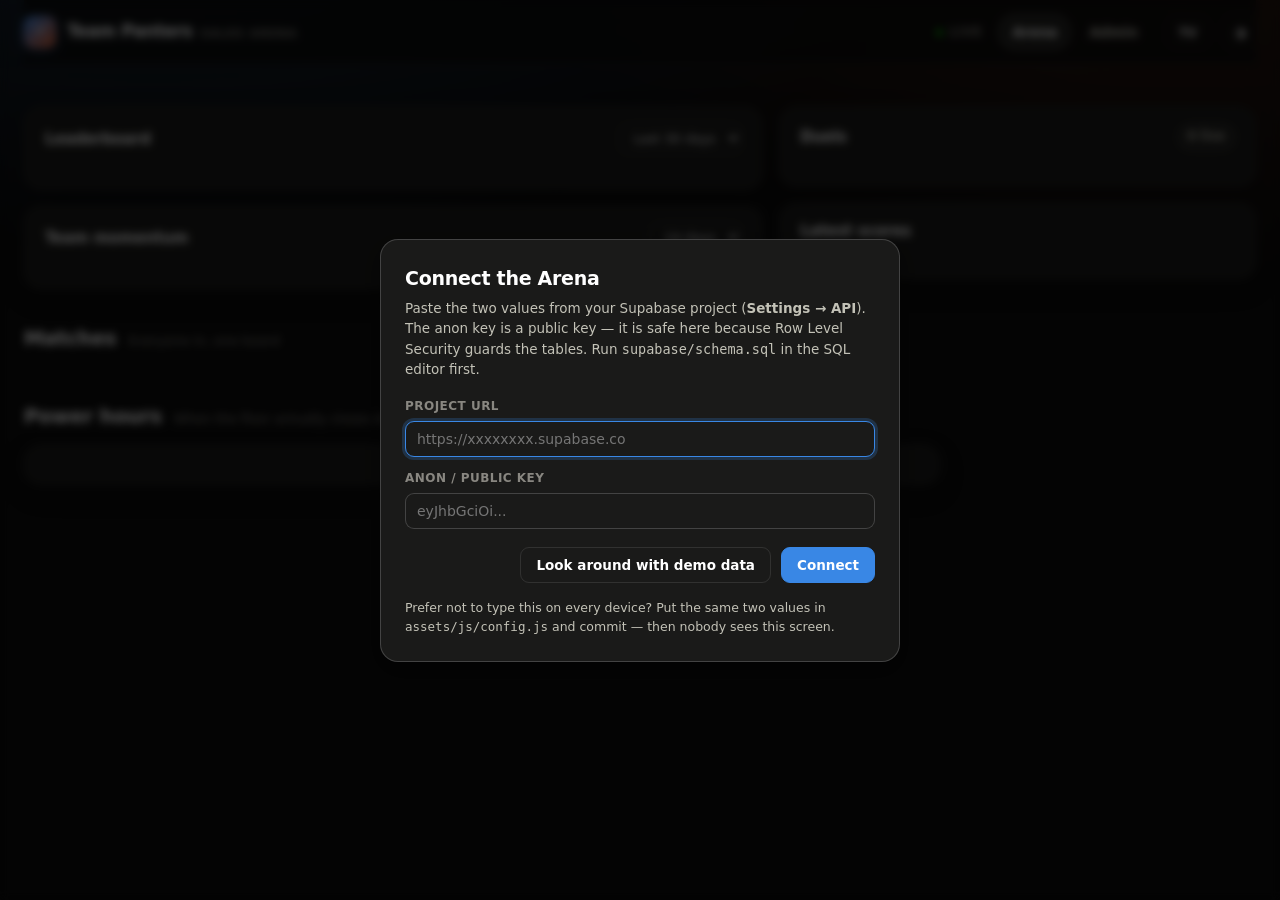
==== index.html @ 3a57883b "Add Sales Arena: team leaderboard, duels and matches A static, no-build scoreboard for a mixed sales" ====
<!doctype html>
<html lang="en" data-theme="dark">
<head>
<meta charset="utf-8">
<meta name="viewport" content="width=device-width, initial-scale=1">
<title>Sales Arena — Team Panters</title>
<meta name="description" content="Live leaderboard, duels and matches for the sales & support floor.">
<link rel="icon" href="data:image/svg+xml,<svg xmlns='http://www.w3.org/2000/svg' viewBox='0 0 100 100'><text y='.9em' font-size='90'>%E2%9A%A1</text></svg>">
<link rel="stylesheet" href="assets/css/app.css">
</head>
<body>

<div class="shell">

  <header class="topbar">
    <a class="brand" href="./">
      <span class="brand-mark" id="brandMark">&#9889;</span>
      <span>
        <span id="brandTeam">Team Panters</span>
        <span class="brand-sub" id="brandArena">Sales Arena</span>
      </span>
    </a>
    <span class="topbar-spacer"></span>
    <span class="livedot" id="liveDot" title="Auto-refreshing">live</span>
    <nav class="navlinks">
      <a class="navlink" href="./" aria-current="page">Arena</a>
      <a class="navlink" href="admin.html">Admin</a>
    </nav>
    <button class="btn btn-ghost btn-sm" id="tvBtn" title="Fullscreen wallboard mode">TV</button>
    <button class="btn btn-ghost btn-icon" id="themeBtn" title="Switch theme" aria-label="Switch theme">&#9681;</button>
  </header>

  <main id="app">
    <div id="banners"></div>

    <!-- headline numbers -->
    <section class="grid grid-4" id="statRow" style="margin-top:20px"></section>

    <!-- podium + leaderboard | live duels -->
    <div class="grid grid-main" style="margin-top:22px">

      <div class="grid" style="gap:16px">
        <section class="card">
          <div class="card-head">
            <h2>Leaderboard</h2>
            <span class="spacer"></span>
            <select id="lbRange" aria-label="Leaderboard period" style="width:auto;padding:5px 9px;font-size:13px">
              <option value="7">Last 7 days</option>
              <option value="30" selected>Last 30 days</option>
              <option value="90">Last 90 days</option>
              <option value="9999">All time</option>
            </select>
          </div>
          <div class="card-body">
            <div id="podium"></div>
            <div class="lb" id="leaderboard"></div>
            <div id="lbTable"></div>
          </div>
        </section>

        <section class="card">
          <div class="card-head">
            <h2>Team momentum</h2>
            <span class="spacer"></span>
            <select id="momRange" aria-label="Momentum period" style="width:auto;padding:5px 9px;font-size:13px">
              <option value="7">7 days</option>
              <option value="14" selected>14 days</option>
              <option value="30">30 days</option>
            </select>
          </div>
          <div class="card-body"><div id="momentum"></div></div>
        </section>
      </div>

      <div class="grid" style="gap:16px">
        <section class="card">
          <div class="card-head">
            <h2>Duels</h2>
            <span class="spacer"></span>
            <span class="tag" id="duelCount">0 live</span>
          </div>
          <div class="card-body"><div class="grid" id="duels" style="gap:12px"></div></div>
        </section>

        <section class="card">
          <div class="card-head"><h2>Latest scores</h2></div>
          <div class="card-body"><div class="feed" id="feed"></div></div>
        </section>
      </div>
    </div>

    <!-- matches -->
    <div class="section-title">
      <h2>Matches</h2>
      <span class="hint">Everyone in, one board</span>
    </div>
    <div class="grid grid-fit" id="matches"></div>

    <!-- power hours -->
    <div class="section-title">
      <h2>Power hours</h2>
      <span class="hint">When the floor actually closes deals</span>
    </div>
    <div class="grid grid-heat">
      <section class="card">
        <div class="card-body" style="padding-top:18px"><div id="powerHours"></div></div>
      </section>
      <div class="grid" id="powerStats" style="gap:16px;align-content:start"></div>
    </div>
  </main>
</div>

<div id="gate"></div>
<script type="module" src="assets/js/arena.js"></script>
</body>
</html>
---- assets/css/app.css ----
/* ===========================================================
   Panters Arena — design tokens
   Dark is the default (wallboard / TV). Light is a selected
   theme, stepped from the same ramps, not an automatic flip.
   =========================================================== */

:root {
  color-scheme: dark;

  /* planes & surfaces */
  --plane:        #0d0d0d;
  --surface-1:    #1a1a19;
  --surface-2:    #222220;
  --surface-3:    #2a2a27;

  /* ink */
  --text-primary:   #ffffff;
  --text-secondary: #c3c2b7;
  --text-muted:     #898781;

  /* chart chrome */
  --grid:     #2c2c2a;
  --axis:     #383835;
  --border:   rgba(255, 255, 255, 0.10);
  --border-strong: rgba(255, 255, 255, 0.18);

  /* categorical slots (validated, dark surface #1a1a19) */
  --series-1: #3987e5;  /* blue   */
  --series-2: #d95926;  /* orange */
  --series-3: #199e70;  /* aqua   */
  --series-4: #c98500;  /* yellow */
  --series-5: #d55181;  /* magenta */
  --series-6: #008300;  /* green  */
  --series-7: #9085e9;  /* violet */
  --series-8: #e66767;  /* red    */

  /* sequential blue ramp */
  --seq-100: #cde2fb; --seq-250: #86b6ef; --seq-400: #3987e5;
  --seq-500: #256abf; --seq-600: #184f95; --seq-700: #0d366b;

  /* status (fixed, never themed) */
  --good:     #0ca30c;
  --warning:  #fab219;
  --serious:  #ec835a;
  --critical: #d03b3b;

  /* accent = the arena's signature */
  --accent:      #3987e5;
  --accent-warm: #d95926;

  --radius-sm: 6px;
  --radius:    12px;
  --radius-lg: 18px;

  --shadow: 0 1px 2px rgba(0,0,0,.4), 0 8px 24px rgba(0,0,0,.28);

  --font: system-ui, -apple-system, "Segoe UI", sans-serif;
}

:root[data-theme="light"] {
  color-scheme: light;
  --plane:        #f9f9f7;
  --surface-1:    #fcfcfb;
  --surface-2:    #f2f1ed;
  --surface-3:    #e9e8e2;
  --text-primary:   #0b0b0b;
  --text-secondary: #52514e;
  --text-muted:     #898781;
  --grid:     #e1e0d9;
  --axis:     #c3c2b7;
  --border:   rgba(11, 11, 11, 0.10);
  --border-strong: rgba(11, 11, 11, 0.20);
  --series-1: #2a78d6;
  --series-2: #eb6834;
  --series-3: #1baf7a;
  --series-4: #eda100;
  --series-5: #e87ba4;
  --series-6: #008300;
  --series-7: #4a3aa7;
  --series-8: #e34948;
  --accent:      #2a78d6;
  --accent-warm: #eb6834;
  --shadow: 0 1px 2px rgba(11,11,11,.06), 0 8px 24px rgba(11,11,11,.08);
}

/* ===========================================================
   Base
   =========================================================== */

*, *::before, *::after { box-sizing: border-box; }

html, body { height: 100%; }

body {
  margin: 0;
  font-family: var(--font);
  background: var(--plane);
  color: var(--text-primary);
  -webkit-font-smoothing: antialiased;
  font-size: 15px;
  line-height: 1.5;
}

/* subtle arena glow behind everything */
body::before {
  content: "";
  position: fixed;
  inset: 0;
  pointer-events: none;
  z-index: 0;
  background:
    radial-gradient(1100px 520px at 12% -12%, color-mix(in srgb, var(--accent) 16%, transparent), transparent 70%),
    radial-gradient(900px 460px at 92% -4%, color-mix(in srgb, var(--accent-warm) 12%, transparent), transparent 70%);
}

h1, h2, h3, h4 { margin: 0; font-weight: 650; letter-spacing: -0.015em; }

a { color: var(--accent); text-decoration: none; }
a:hover { text-decoration: underline; }

button { font-family: inherit; font-size: inherit; }

::selection { background: color-mix(in srgb, var(--accent) 40%, transparent); }

.shell {
  position: relative;
  z-index: 1;
  max-width: 1320px;
  margin: 0 auto;
  padding: 0 24px 72px;
}

@media (max-width: 640px) {
  .shell { padding: 0 16px 56px; }
}


/* ===========================================================
   Top bar
   =========================================================== */

.topbar {
  position: sticky;
  top: 0;
  z-index: 40;
  display: flex;
  align-items: center;
  gap: 16px;
  padding: 14px 0;
  margin-bottom: 8px;
  background: color-mix(in srgb, var(--plane) 82%, transparent);
  backdrop-filter: blur(14px);
  border-bottom: 1px solid var(--border);
}

.brand {
  display: flex;
  align-items: center;
  gap: 11px;
  font-weight: 750;
  font-size: 17px;
  letter-spacing: -0.02em;
  color: var(--text-primary);
}
.brand:hover { text-decoration: none; }

.brand-mark {
  width: 32px; height: 32px;
  display: grid; place-items: center;
  border-radius: 9px;
  background: linear-gradient(140deg, var(--accent), var(--accent-warm));
  color: #fff;
  font-size: 17px;
  box-shadow: 0 2px 10px color-mix(in srgb, var(--accent) 45%, transparent);
  flex: none;
}

.brand-sub {
  font-size: 11px;
  font-weight: 600;
  letter-spacing: 0.1em;
  text-transform: uppercase;
  color: var(--text-muted);
  margin-left: 2px;
}

.topbar-spacer { flex: 1; }

.navlinks { display: flex; gap: 4px; align-items: center; }

.navlink {
  padding: 7px 13px;
  border-radius: 999px;
  font-size: 13.5px;
  font-weight: 600;
  color: var(--text-secondary);
  border: 1px solid transparent;
}
.navlink:hover { background: var(--surface-2); color: var(--text-primary); text-decoration: none; }
.navlink[aria-current="page"] {
  background: var(--surface-2);
  border-color: var(--border-strong);
  color: var(--text-primary);
}

/* live pulse */
.livedot {
  display: inline-flex; align-items: center; gap: 7px;
  font-size: 11.5px; font-weight: 700; letter-spacing: .09em;
  text-transform: uppercase; color: var(--text-muted);
}
.livedot::before {
  content: ""; width: 7px; height: 7px; border-radius: 50%;
  background: var(--good);
  box-shadow: 0 0 0 0 color-mix(in srgb, var(--good) 70%, transparent);
  animation: pulse 2.4s ease-out infinite;
}
@keyframes pulse {
  0%   { box-shadow: 0 0 0 0 color-mix(in srgb, var(--good) 70%, transparent); }
  70%  { box-shadow: 0 0 0 7px transparent; }
  100% { box-shadow: 0 0 0 0 transparent; }
}

/* ===========================================================
   Buttons & controls
   =========================================================== */

.btn {
  display: inline-flex; align-items: center; justify-content: center; gap: 7px;
  padding: 9px 15px;
  border-radius: 9px;
  border: 1px solid var(--border-strong);
  background: var(--surface-2);
  color: var(--text-primary);
  font-weight: 600;
  font-size: 13.5px;
  cursor: pointer;
  transition: background .14s, border-color .14s, transform .08s;
  white-space: nowrap;
}
.btn:hover { background: var(--surface-3); }
.btn:active { transform: translateY(1px); }
.btn:disabled { opacity: .45; cursor: not-allowed; }
.btn:focus-visible { outline: 2px solid var(--accent); outline-offset: 2px; }

.btn-primary {
  background: var(--accent);
  border-color: var(--accent);
  color: #fff;
}
.btn-primary:hover { background: color-mix(in srgb, var(--accent) 86%, #fff); }

.btn-warm {
  background: var(--accent-warm);
  border-color: var(--accent-warm);
  color: #fff;
}
.btn-warm:hover { background: color-mix(in srgb, var(--accent-warm) 86%, #fff); }

.btn-ghost { background: transparent; border-color: var(--border); }
.btn-ghost:hover { background: var(--surface-2); }

.btn-danger { color: var(--critical); border-color: color-mix(in srgb, var(--critical) 40%, transparent); background: transparent; }
.btn-danger:hover { background: color-mix(in srgb, var(--critical) 14%, transparent); }

.btn-sm { padding: 5px 10px; font-size: 12.5px; border-radius: 7px; }
.btn-icon { padding: 7px; width: 32px; height: 32px; }

label.field { display: block; margin-bottom: 12px; }
label.field > span {
  display: block;
  font-size: 12px;
  font-weight: 650;
  letter-spacing: .04em;
  text-transform: uppercase;
  color: var(--text-muted);
  margin-bottom: 6px;
}

input[type="text"], input[type="number"], input[type="email"],
input[type="password"], input[type="date"], input[type="datetime-local"],
select, textarea {
  width: 100%;
  padding: 9px 11px;
  border-radius: 9px;
  border: 1px solid var(--border-strong);
  background: var(--surface-1);
  color: var(--text-primary);
  font-family: inherit;
  font-size: 14px;
}
input:focus, select:focus, textarea:focus {
  outline: none;
  border-color: var(--accent);
  box-shadow: 0 0 0 3px color-mix(in srgb, var(--accent) 22%, transparent);
}
textarea { resize: vertical; min-height: 68px; }

.row { display: flex; gap: 12px; flex-wrap: wrap; }
.row > * { flex: 1 1 180px; min-width: 0; }

/* ===========================================================
   Cards & layout
   =========================================================== */

.card {
  background: var(--surface-1);
  border: 1px solid var(--border);
  border-radius: var(--radius-lg);
  box-shadow: var(--shadow);
}

.card-head {
  display: flex;
  align-items: center;
  gap: 12px;
  padding: 16px 20px 12px;
}
.card-head h2, .card-head h3 { font-size: 15px; letter-spacing: -0.01em; }
.card-head .spacer { flex: 1; }

.card-body { padding: 4px 20px 20px; }

.section-title {
  display: flex; align-items: baseline; gap: 12px;
  margin: 34px 0 14px;
}
.section-title h2 { font-size: 20px; }
.section-title .hint { font-size: 13px; color: var(--text-muted); }
.section-title .spacer { flex: 1; }

.grid { display: grid; gap: 16px; }
.grid-2 { grid-template-columns: repeat(2, minmax(0,1fr)); }
.grid-fit { grid-template-columns: repeat(auto-fit, minmax(340px, 1fr)); }
.grid-heat { grid-template-columns: minmax(0, 1fr) 300px; align-items: start; }
.grid-3 { grid-template-columns: repeat(3, minmax(0,1fr)); }
.grid-4 { grid-template-columns: repeat(4, minmax(0,1fr)); }
.grid-main { grid-template-columns: minmax(0, 1.55fr) minmax(0, 1fr); align-items: start; }

@media (max-width: 1080px) {
  .grid-main, .grid-heat { grid-template-columns: 1fr; }
  .grid-4 { grid-template-columns: repeat(2, minmax(0,1fr)); }
}
@media (max-width: 720px) {
  .grid-2, .grid-3 { grid-template-columns: 1fr; }
}
@media (max-width: 360px) {
  .grid-4 { grid-template-columns: 1fr; }
}

.empty {
  padding: 30px 20px;
  text-align: center;
  color: var(--text-muted);
  font-size: 13.5px;
  border: 1px dashed var(--border-strong);
  border-radius: var(--radius);
}
.empty strong { display: block; color: var(--text-secondary); font-size: 14.5px; margin-bottom: 4px; }

/* ===========================================================
   Stat tiles — a hero number, no plot
   =========================================================== */

.stat {
  padding: 16px 18px;
  background: var(--surface-1);
  border: 1px solid var(--border);
  border-radius: var(--radius);
  display: flex; flex-direction: column; gap: 4px;
  min-width: 0;
}
.stat-label {
  font-size: 11.5px; font-weight: 650; letter-spacing: .07em;
  text-transform: uppercase; color: var(--text-muted);
}
.stat-value {
  font-size: 34px; font-weight: 720; letter-spacing: -0.03em;
  line-height: 1.05; color: var(--text-primary);
}
.stat-value.sm { font-size: 24px; }
.stat-note { font-size: 12.5px; color: var(--text-secondary); }
.stat-note .up { color: var(--good); font-weight: 650; }
.stat-note .down { color: var(--critical); font-weight: 650; }

/* ===========================================================
   Avatars & player chips
   =========================================================== */

.avatar {
  width: 38px; height: 38px; flex: none;
  border-radius: 11px;
  display: grid; place-items: center;
  font-size: 19px;
  background: var(--surface-2);
  border: 1.5px solid var(--pc, var(--border-strong));
  box-shadow: inset 0 0 0 2px color-mix(in srgb, var(--pc, transparent) 14%, transparent);
}
.avatar.lg { width: 56px; height: 56px; font-size: 27px; border-radius: 15px; }
.avatar.sm { width: 28px; height: 28px; font-size: 14px; border-radius: 8px; }

.pchip {
  display: inline-flex; align-items: center; gap: 8px;
  min-width: 0;
}
.pchip .nm { font-weight: 620; letter-spacing: -0.01em; overflow: hidden; text-overflow: ellipsis; white-space: nowrap; }
.pchip .rl { font-size: 12px; color: var(--text-muted); }

.tag {
  display: inline-flex; align-items: center; gap: 5px;
  padding: 3px 9px;
  border-radius: 999px;
  font-size: 11.5px; font-weight: 650;
  letter-spacing: .03em;
  border: 1px solid var(--border-strong);
  color: var(--text-secondary);
  background: var(--surface-2);
  white-space: nowrap;
}
.tag.live { color: var(--good); border-color: color-mix(in srgb, var(--good) 45%, transparent); background: color-mix(in srgb, var(--good) 13%, transparent); }
.tag.scheduled { color: var(--warning); border-color: color-mix(in srgb, var(--warning) 45%, transparent); background: color-mix(in srgb, var(--warning) 13%, transparent); }
.tag.finished { color: var(--text-muted); }

/* ===========================================================
   Podium
   =========================================================== */

.podium {
  display: grid;
  grid-template-columns: repeat(3, 1fr);
  gap: 14px;
  align-items: end;
  padding: 8px 4px 4px;
}
.podium-slot { display: flex; flex-direction: column; align-items: center; gap: 10px; min-width: 0; width: 100%; }
.podium-slot .podium-crown { visibility: hidden; }
.podium-slot[data-rank="1"] .podium-crown { visibility: visible; }
.podium-name {
  font-weight: 680; font-size: 14px; text-align: center;
  max-width: 100%; overflow: hidden; text-overflow: ellipsis; white-space: nowrap;
}
.podium-score { font-size: 12.5px; color: var(--text-secondary); font-variant-numeric: tabular-nums; }
.podium-block {
  width: 100%;
  border-radius: 12px 12px 4px 4px;
  border: 1px solid var(--border-strong);
  background: linear-gradient(180deg, var(--surface-3), var(--surface-2));
  display: grid; place-items: center;
  font-size: 22px; font-weight: 750;
  color: var(--text-muted);
}
.podium-slot[data-rank="1"] .podium-block {
  height: 104px;
  background: linear-gradient(180deg, color-mix(in srgb, var(--warning) 34%, var(--surface-2)), var(--surface-2));
  border-color: color-mix(in srgb, var(--warning) 50%, transparent);
  color: var(--text-primary);
}
.podium-slot[data-rank="2"] .podium-block { height: 76px; }
.podium-slot[data-rank="3"] .podium-block { height: 58px; }
.podium-crown { font-size: 20px; line-height: 1; height: 20px; }

/* ===========================================================
   Leaderboard
   =========================================================== */

.lb { display: flex; flex-direction: column; }

.lb-row {
  display: grid;
  grid-template-columns: 26px minmax(110px, 200px) minmax(0, 1fr) 72px 76px;
  align-items: center;
  gap: 12px;
  padding: 10px 6px;
  border-radius: 10px;
  border-top: 1px solid var(--border);
  transition: background .12s;
}
.lb-row:first-child { border-top: none; }
.lb-row:hover { background: var(--surface-2); }

.lb-rank {
  font-size: 13px; font-weight: 700; color: var(--text-muted);
  text-align: right; font-variant-numeric: tabular-nums;
}
.lb-row[data-rank="1"] .lb-rank { color: var(--warning); }

.lb-bar-track {
  height: 12px;
  background: var(--surface-3);
  border-radius: 4px;
  overflow: hidden;
  min-width: 40px;
}
.lb-bar-fill {
  height: 100%;
  background: var(--seq-400);
  border-radius: 0 4px 4px 0;
  transition: width .5s cubic-bezier(.2,.8,.2,1);
  min-width: 2px;
}

.lb-value {
  font-size: 15px; font-weight: 700;
  font-variant-numeric: tabular-nums;
  text-align: right;
}
.lb-value small { font-size: 11.5px; font-weight: 600; color: var(--text-muted); margin-left: 3px; }

.lb-spark { height: 26px; }

@media (max-width: 720px) {
  .lb-row { grid-template-columns: 22px minmax(90px, 1fr) minmax(0, 1.1fr) 58px; gap: 9px; }
  .lb-spark { display: none; }
}

/* ===========================================================
   Duel cards — tug of war
   =========================================================== */

.duel {
  padding: 16px 18px 18px;
  background: var(--surface-1);
  border: 1px solid var(--border);
  border-radius: var(--radius);
  display: flex; flex-direction: column; gap: 13px;
}
.duel.hot { border-color: color-mix(in srgb, var(--accent-warm) 45%, transparent); }

.duel-head { display: flex; align-items: center; gap: 10px; }
.duel-title { font-size: 13.5px; font-weight: 680; letter-spacing: -0.01em; }
.duel-head .spacer { flex: 1; }

.duel-sides { display: grid; grid-template-columns: 1fr auto 1fr; align-items: center; gap: 12px; }

.duel-side { display: flex; align-items: center; gap: 10px; min-width: 0; }
.duel-side.b { flex-direction: row-reverse; text-align: right; }
.duel-side .who { min-width: 0; }
.duel-side .nm { font-weight: 660; font-size: 14px; overflow: hidden; text-overflow: ellipsis; white-space: nowrap; }
.duel-side .sc { font-size: 22px; font-weight: 740; font-variant-numeric: tabular-nums; letter-spacing: -0.02em; line-height: 1.1; }
.duel-side.a .sc { color: var(--series-1); }
.duel-side.b .sc { color: var(--series-2); }
.duel-side.lead .nm::after { content: " ▲"; color: var(--good); font-size: 10px; }

.duel-vs {
  font-size: 11px; font-weight: 750; letter-spacing: .1em;
  color: var(--text-muted);
  padding: 4px 8px; border-radius: 999px;
  border: 1px solid var(--border-strong);
}

/* the 2px surface gap between the two fills is the spacer rule */
.tug {
  display: flex;
  height: 14px;
  gap: 2px;
  background: var(--surface-3);
  border-radius: 5px;
  overflow: hidden;
}
.tug-a { background: var(--series-1); border-radius: 5px 2px 2px 5px; transition: width .6s cubic-bezier(.2,.8,.2,1); }
.tug-b { background: var(--series-2); border-radius: 2px 5px 5px 2px; transition: width .6s cubic-bezier(.2,.8,.2,1); }

.duel-foot {
  display: flex; align-items: center; gap: 10px; flex-wrap: wrap;
  font-size: 12.5px; color: var(--text-muted);
}
.duel-foot .spacer { flex: 1; }
.duel-stake-line {
  flex-basis: 100%;
  display: flex; align-items: center; gap: 6px;
  padding-top: 8px; margin-top: 2px;
  border-top: 1px solid var(--border);
  font-size: 12.5px;
}
.duel-stake { color: var(--text-secondary); }
.duel-stake b { color: var(--warning); font-weight: 650; }

/* ===========================================================
   Match standings
   =========================================================== */

.match { display: flex; flex-direction: column; gap: 14px; }

.match-progress {
  height: 10px; background: var(--surface-3);
  border-radius: 4px; overflow: hidden;
}
.match-progress > i {
  display: block; height: 100%;
  background: var(--series-3);
  border-radius: 0 4px 4px 0;
  transition: width .6s cubic-bezier(.2,.8,.2,1);
}

.mrow {
  display: grid;
  grid-template-columns: 22px auto minmax(0,1fr) 54px;
  align-items: center; gap: 10px;
  padding: 7px 0;
  border-top: 1px solid var(--border);
}
.mrow:first-of-type { border-top: none; }
.mrow .idx { font-size: 12px; color: var(--text-muted); text-align: right; font-variant-numeric: tabular-nums; }
.mrow .val { text-align: right; font-weight: 680; font-variant-numeric: tabular-nums; font-size: 14px; }
.mrow .track { height: 10px; background: var(--surface-3); border-radius: 4px; overflow: hidden; }
.mrow .fill { height: 100%; background: var(--seq-400); border-radius: 0 4px 4px 0; transition: width .5s; min-width: 2px; }

/* ===========================================================
   Feed
   =========================================================== */

.feed { display: flex; flex-direction: column; max-height: 420px; overflow-y: auto; }
.feed-item {
  display: flex; align-items: center; gap: 11px;
  padding: 9px 4px;
  border-top: 1px solid var(--border);
  font-size: 13.5px;
}
.feed-item:first-child { border-top: none; }
.feed-item .txt { flex: 1; min-width: 0; }
.feed-item .txt b { font-weight: 660; }
.feed-item .txt .why { color: var(--text-muted); }
.feed-item .pts {
  font-weight: 720; font-variant-numeric: tabular-nums;
  color: var(--good); white-space: nowrap;
}
.feed-item .pts.neg { color: var(--critical); }
.feed-item .when { font-size: 11.5px; color: var(--text-muted); white-space: nowrap; }

/* ===========================================================
   Charts (SVG)
   =========================================================== */

.chart { width: 100%; display: block; overflow: visible; }
.chart .gridline { stroke: var(--grid); stroke-width: 1; }
.chart .axisline { stroke: var(--axis); stroke-width: 1; }
.chart .tick { fill: var(--text-muted); font-size: 11px; font-family: var(--font); font-variant-numeric: tabular-nums; }
.chart .lbl { fill: var(--text-secondary); font-size: 12px; font-family: var(--font); }
.chart .series-line { fill: none; stroke-width: 2; stroke-linecap: round; stroke-linejoin: round; }
.chart .hit { fill: transparent; cursor: crosshair; }
.chart .dot { stroke: var(--surface-1); stroke-width: 2; }
.chart .crosshair { stroke: var(--axis); stroke-width: 1; stroke-dasharray: 3 3; }

.legend { display: flex; flex-wrap: wrap; gap: 14px; padding: 2px 0 10px; }
.legend-item { display: inline-flex; align-items: center; gap: 7px; font-size: 12.5px; color: var(--text-secondary); }
.legend-swatch { width: 10px; height: 10px; border-radius: 3px; flex: none; }

/* heatmap */
.hm-cell { stroke: var(--surface-1); stroke-width: 2; rx: 3; }

/* tooltip */
.tip {
  position: fixed;
  z-index: 90;
  pointer-events: none;
  padding: 8px 11px;
  border-radius: 9px;
  background: var(--surface-2);
  border: 1px solid var(--border-strong);
  box-shadow: var(--shadow);
  font-size: 12.5px;
  color: var(--text-primary);
  max-width: 240px;
  opacity: 0;
  transition: opacity .1s;
}
.tip.on { opacity: 1; }
.tip .t-title { font-weight: 680; margin-bottom: 3px; }
.tip .t-row { display: flex; gap: 10px; align-items: center; color: var(--text-secondary); }
.tip .t-row b { margin-left: auto; color: var(--text-primary); font-variant-numeric: tabular-nums; }

/* ===========================================================
   Table view (the accessibility fallback for every chart)
   =========================================================== */

details.tableview { margin-top: 12px; }
details.tableview > summary {
  cursor: pointer; font-size: 12.5px; color: var(--text-muted);
  list-style: none; display: inline-flex; align-items: center; gap: 6px;
}
details.tableview > summary::-webkit-details-marker { display: none; }
details.tableview > summary::before { content: "▸"; font-size: 10px; }
details.tableview[open] > summary::before { content: "▾"; }
details.tableview > summary:hover { color: var(--text-secondary); }

table.data {
  width: 100%; border-collapse: collapse; margin-top: 10px; font-size: 13px;
}
table.data th, table.data td {
  text-align: left; padding: 6px 10px; border-bottom: 1px solid var(--border);
}
table.data th { color: var(--text-muted); font-weight: 650; font-size: 11.5px; text-transform: uppercase; letter-spacing: .05em; }
table.data td.num, table.data th.num { text-align: right; font-variant-numeric: tabular-nums; }

/* ===========================================================
   Admin
   =========================================================== */

.tabs { display: flex; gap: 4px; flex-wrap: wrap; margin-bottom: 20px; border-bottom: 1px solid var(--border); }
.tab {
  padding: 9px 14px;
  background: none; border: none; border-bottom: 2px solid transparent;
  color: var(--text-muted); font-weight: 640; font-size: 14px; cursor: pointer;
  margin-bottom: -1px;
}
.tab:hover { color: var(--text-primary); }
.tab.on { color: var(--text-primary); border-bottom-color: var(--accent); }

.panel { display: none; }
.panel.on { display: block; }

.list { display: flex; flex-direction: column; }
.list-item {
  display: flex; align-items: center; gap: 12px;
  padding: 11px 4px;
  border-top: 1px solid var(--border);
}
.list-item:first-child { border-top: none; }
.list-item .spacer { flex: 1; }

.quickgrid { display: grid; grid-template-columns: repeat(auto-fill, minmax(190px, 1fr)); gap: 12px; }
.quick {
  padding: 13px;
  border-radius: var(--radius);
  border: 1px solid var(--border);
  background: var(--surface-2);
  display: flex; flex-direction: column; gap: 10px;
}
.quick .top { display: flex; align-items: center; gap: 9px; min-width: 0; }
.quick .btns { display: flex; gap: 6px; }
.quick .btns .btn { flex: 1; padding: 6px 0; font-size: 12.5px; }
.quick .today { font-size: 12px; color: var(--text-muted); }
.quick .today b { color: var(--text-primary); font-variant-numeric: tabular-nums; }

/* ===========================================================
   Modal / setup
   =========================================================== */

.modal-back {
  position: fixed; inset: 0; z-index: 100;
  background: color-mix(in srgb, #000 68%, transparent);
  backdrop-filter: blur(4px);
  display: grid; place-items: center;
  padding: 20px;
}
.modal {
  width: 100%; max-width: 520px;
  max-height: 88vh; overflow-y: auto;
  background: var(--surface-1);
  border: 1px solid var(--border-strong);
  border-radius: var(--radius-lg);
  box-shadow: var(--shadow);
  padding: 24px;
}
.modal h2 { font-size: 19px; margin-bottom: 6px; }
.modal p.sub { color: var(--text-secondary); font-size: 13.5px; margin: 0 0 18px; }
.modal-actions { display: flex; gap: 10px; justify-content: flex-end; margin-top: 18px; flex-wrap: wrap; }

.hidden { display: none !important; }

/* toast */
.toasts {
  position: fixed; bottom: 20px; right: 20px; z-index: 120;
  display: flex; flex-direction: column; gap: 9px; align-items: flex-end;
}
.toast {
  padding: 11px 15px;
  border-radius: 10px;
  background: var(--surface-2);
  border: 1px solid var(--border-strong);
  box-shadow: var(--shadow);
  font-size: 13.5px; font-weight: 600;
  animation: rise .25s cubic-bezier(.2,.8,.2,1);
  max-width: 330px;
}
.toast.good { border-color: color-mix(in srgb, var(--good) 55%, transparent); }
.toast.bad  { border-color: color-mix(in srgb, var(--critical) 55%, transparent); }
@keyframes rise { from { opacity: 0; transform: translateY(10px); } to { opacity: 1; transform: none; } }

.banner {
  display: flex; align-items: center; gap: 11px;
  padding: 11px 15px; border-radius: 10px;
  border: 1px solid color-mix(in srgb, var(--warning) 45%, transparent);
  background: color-mix(in srgb, var(--warning) 11%, transparent);
  color: var(--text-secondary);
  font-size: 13.5px;
  margin: 14px 0;
}
.banner .spacer { flex: 1; }

/* bump animation when a score lands */
@keyframes bump { 0% { transform: none; } 35% { transform: scale(1.14); } 100% { transform: none; } }
.bump { animation: bump .5s cubic-bezier(.2,.8,.2,1); }

@media (prefers-reduced-motion: reduce) {
  *, *::before, *::after { animation-duration: .01ms !important; transition-duration: .01ms !important; }
}

/* ===========================================================
   TV / wallboard mode — bigger everything, no chrome
   =========================================================== */

body.tv .topbar,
body.tv .tv-hide { display: none; }
body.tv { font-size: 17px; }
body.tv .shell { max-width: 1800px; padding-top: 22px; }
body.tv .stat-value { font-size: 44px; }
body.tv .lb-row { padding: 14px 6px; }
body.tv .duel-side .sc { font-size: 28px; }

/* ===========================================================
   Narrow screens — last in the file so these win over the
   base rules they override.
   =========================================================== */

@media (max-width: 760px) {
  .topbar { gap: 10px; padding: 12px 0; }
  .brand { font-size: 15px; gap: 9px; }
  .brand-sub { display: none; }
  .livedot { font-size: 0; gap: 0; letter-spacing: 0; }
  #tvBtn { display: none; }
  #whoami { display: none; }
  .navlink { padding: 6px 11px; font-size: 13px; }
  .section-title { margin: 26px 0 12px; }
  .section-title h2 { font-size: 18px; }
}

@media (max-width: 430px) {
  .brand > span:last-child {
    max-width: 104px;
    overflow: hidden; text-overflow: ellipsis; white-space: nowrap;
  }
  .stat-value { font-size: 28px; }
  .duel-sides { grid-template-columns: 1fr auto 1fr; gap: 8px; }
  .duel-side .sc { font-size: 19px; }
  .card-head, .card-body { padding-left: 15px; padding-right: 15px; }
}
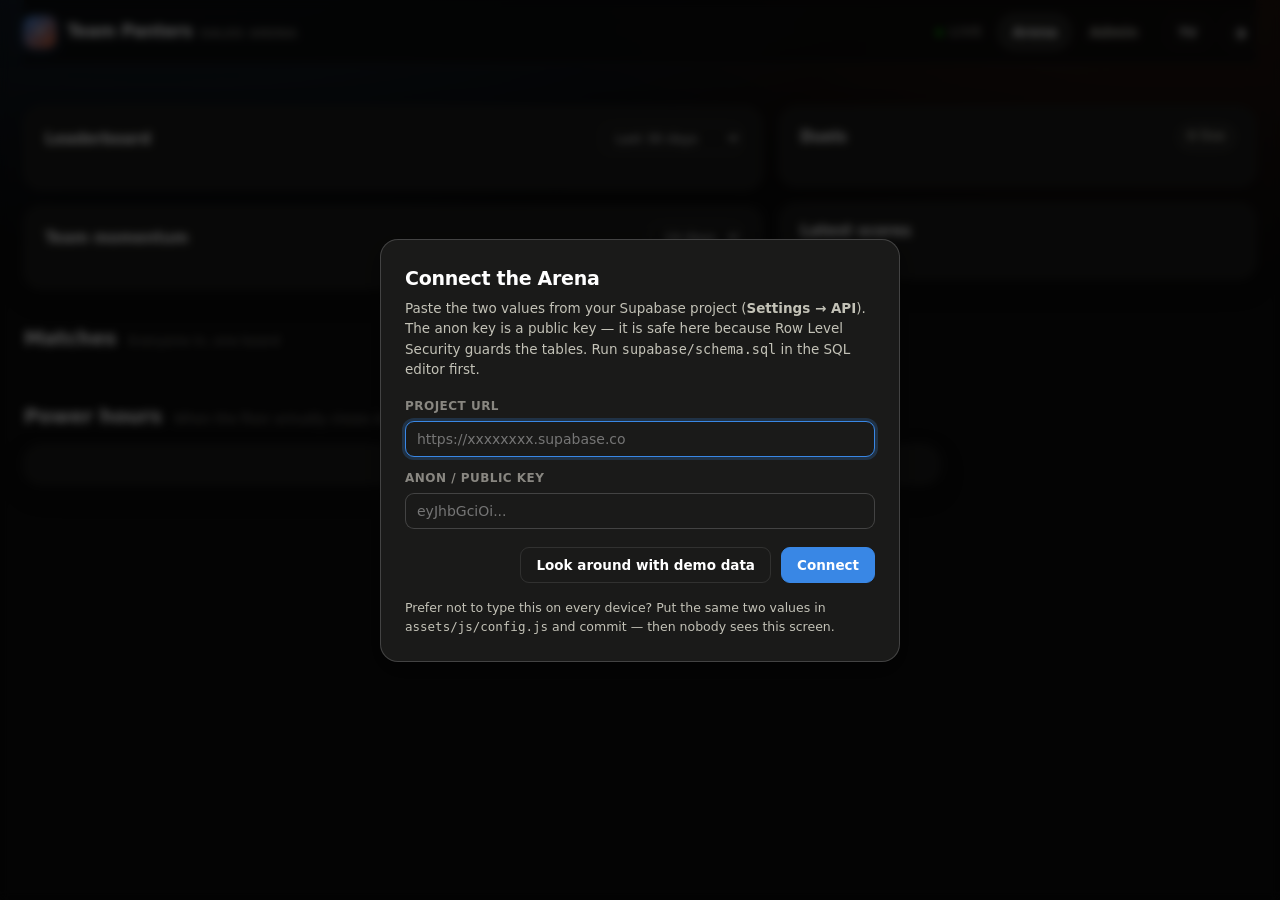
==== commit 019a0929: "Enable Pages from the workflow; tighten refresh, modal and fetch window - configure-pages now passes" ====
--- a/index.html
+++ b/index.html
@@ -48,7 +48,7 @@
               <option value="7">Last 7 days</option>
               <option value="30" selected>Last 30 days</option>
               <option value="90">Last 90 days</option>
-              <option value="9999">All time</option>
+              <option value="365">Last 12 months</option>
             </select>
           </div>
           <div class="card-body">
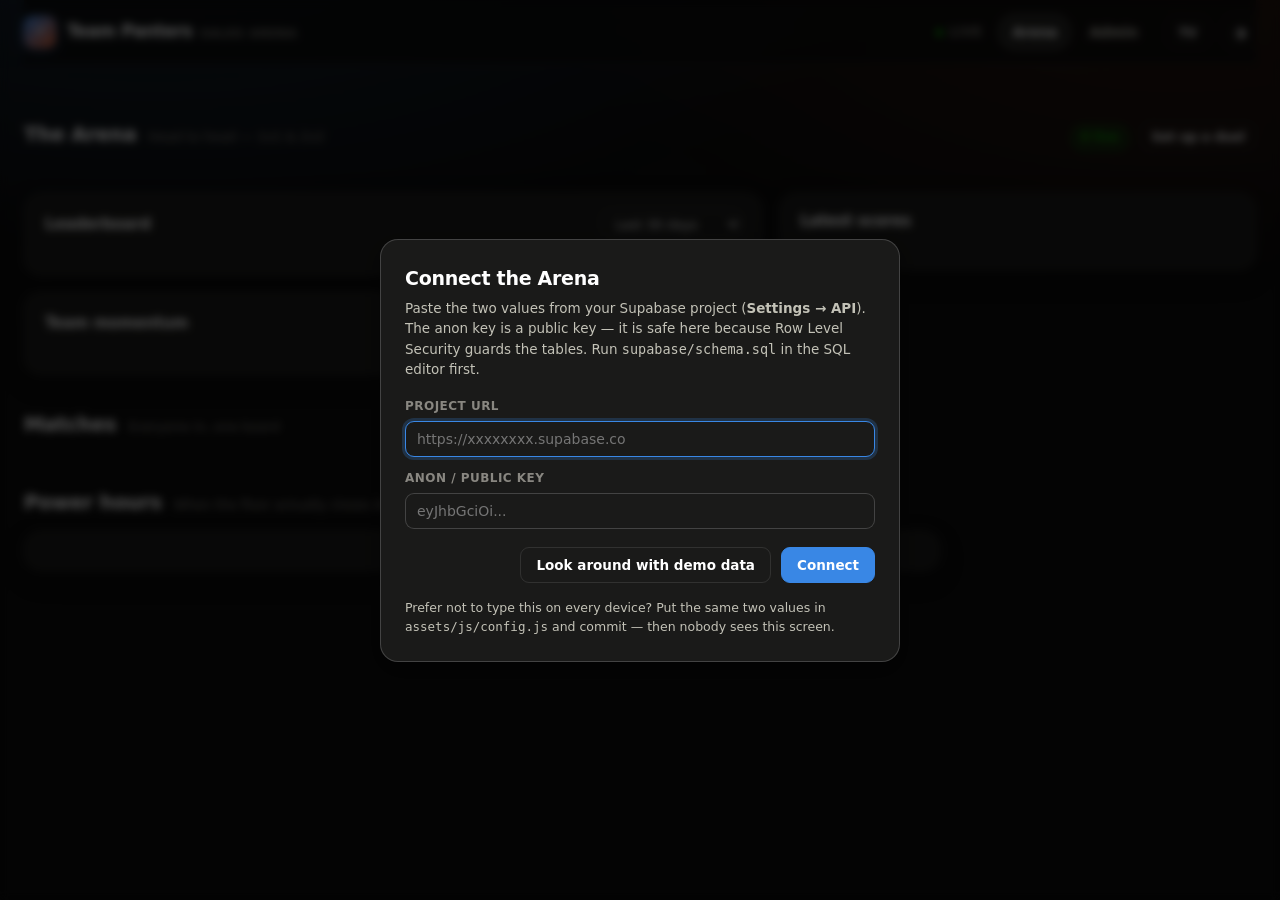
==== commit 0b1af467: "Make the Arena duel-first, add 2v2 duels, deploy from main Duels are now the centrepiece: - New 2v2 " ====
--- a/index.html
+++ b/index.html
@@ -36,8 +36,20 @@
     <!-- headline numbers -->
     <section class="grid grid-4" id="statRow" style="margin-top:20px"></section>
 
-    <!-- podium + leaderboard | live duels -->
-    <div class="grid grid-main" style="margin-top:22px">
+    <!-- THE MAIN EVENT: live duels, front and centre -->
+    <section style="margin-top:26px">
+      <div class="section-title">
+        <h2>The Arena</h2>
+        <span class="hint">Head to head &mdash; 1v1 &amp; 2v2</span>
+        <span class="spacer"></span>
+        <span class="tag live" id="duelCount">0 live</span>
+        <a class="btn btn-ghost btn-sm tv-hide" href="admin.html#duels">Set up a duel</a>
+      </div>
+      <div class="grid grid-duels" id="duels"></div>
+    </section>
+
+    <!-- leaderboard | feed -->
+    <div class="grid grid-main" style="margin-top:26px">
 
       <div class="grid" style="gap:16px">
         <section class="card">
@@ -74,15 +86,6 @@
 
       <div class="grid" style="gap:16px">
         <section class="card">
-          <div class="card-head">
-            <h2>Duels</h2>
-            <span class="spacer"></span>
-            <span class="tag" id="duelCount">0 live</span>
-          </div>
-          <div class="card-body"><div class="grid" id="duels" style="gap:12px"></div></div>
-        </section>
-
-        <section class="card">
           <div class="card-head"><h2>Latest scores</h2></div>
           <div class="card-body"><div class="feed" id="feed"></div></div>
         </section>
--- a/assets/css/app.css
+++ b/assets/css/app.css
@@ -505,6 +505,7 @@
   text-align: right;
 }
 .lb-value small { font-size: 11.5px; font-weight: 600; color: var(--text-muted); margin-left: 3px; }
+.lb-record { font-size: 11px; font-weight: 650; color: var(--text-muted); font-variant-numeric: tabular-nums; margin-top: 2px; }
 
 .lb-spark { height: 26px; }
 
@@ -516,6 +517,16 @@
 /* ===========================================================
    Duel cards — tug of war
    =========================================================== */
+
+/* The Arena's hero row: wide, generous cards. */
+.grid-duels {
+  display: grid;
+  grid-template-columns: repeat(auto-fill, minmax(420px, 1fr));
+  gap: 16px;
+}
+@media (max-width: 520px) {
+  .grid-duels { grid-template-columns: 1fr; }
+}
 
 .duel {
   padding: 16px 18px 18px;
@@ -526,9 +537,38 @@
 }
 .duel.hot { border-color: color-mix(in srgb, var(--accent-warm) 45%, transparent); }
 
+/* Hero duels — the centrepiece, so give them room and weight. */
+.duel.hero {
+  border-radius: var(--radius-lg);
+  padding: 20px 22px 20px;
+  gap: 16px;
+  box-shadow: var(--shadow);
+  position: relative;
+  overflow: hidden;
+}
+.duel.hero::before {
+  content: ""; position: absolute; inset: 0 0 auto 0; height: 3px;
+  background: linear-gradient(90deg, var(--series-1), var(--series-2));
+  opacity: .8;
+}
+.duel.hero .duel-side .sc { font-size: 34px; }
+.duel.hero .duel-side .nm { font-size: 15px; }
+.duel.hero.hot { border-color: color-mix(in srgb, var(--accent-warm) 55%, transparent); }
+
 .duel-head { display: flex; align-items: center; gap: 10px; }
-.duel-title { font-size: 13.5px; font-weight: 680; letter-spacing: -0.01em; }
+.duel-title { font-size: 13.5px; font-weight: 680; letter-spacing: -0.01em; overflow: hidden; text-overflow: ellipsis; white-space: nowrap; }
+.duel.hero .duel-title { font-size: 15px; }
 .duel-head .spacer { flex: 1; }
+
+/* format chip */
+.tag.fmt-1v1 { color: var(--series-1); border-color: color-mix(in srgb, var(--series-1) 45%, transparent); background: color-mix(in srgb, var(--series-1) 12%, transparent); }
+.tag.fmt-2v2 { color: var(--series-2); border-color: color-mix(in srgb, var(--series-2) 45%, transparent); background: color-mix(in srgb, var(--series-2) 12%, transparent); }
+
+/* stacked avatars for a pair (2v2) */
+.avstack { display: inline-flex; align-items: center; flex: none; }
+.avstack.pair .avatar:nth-child(2) { margin-left: -12px; }
+.duel-side.b .avstack.pair { flex-direction: row-reverse; }
+.duel-side.b .avstack.pair .avatar:nth-child(2) { margin-left: 0; margin-right: -12px; }
 
 .duel-sides { display: grid; grid-template-columns: 1fr auto 1fr; align-items: center; gap: 12px; }
 
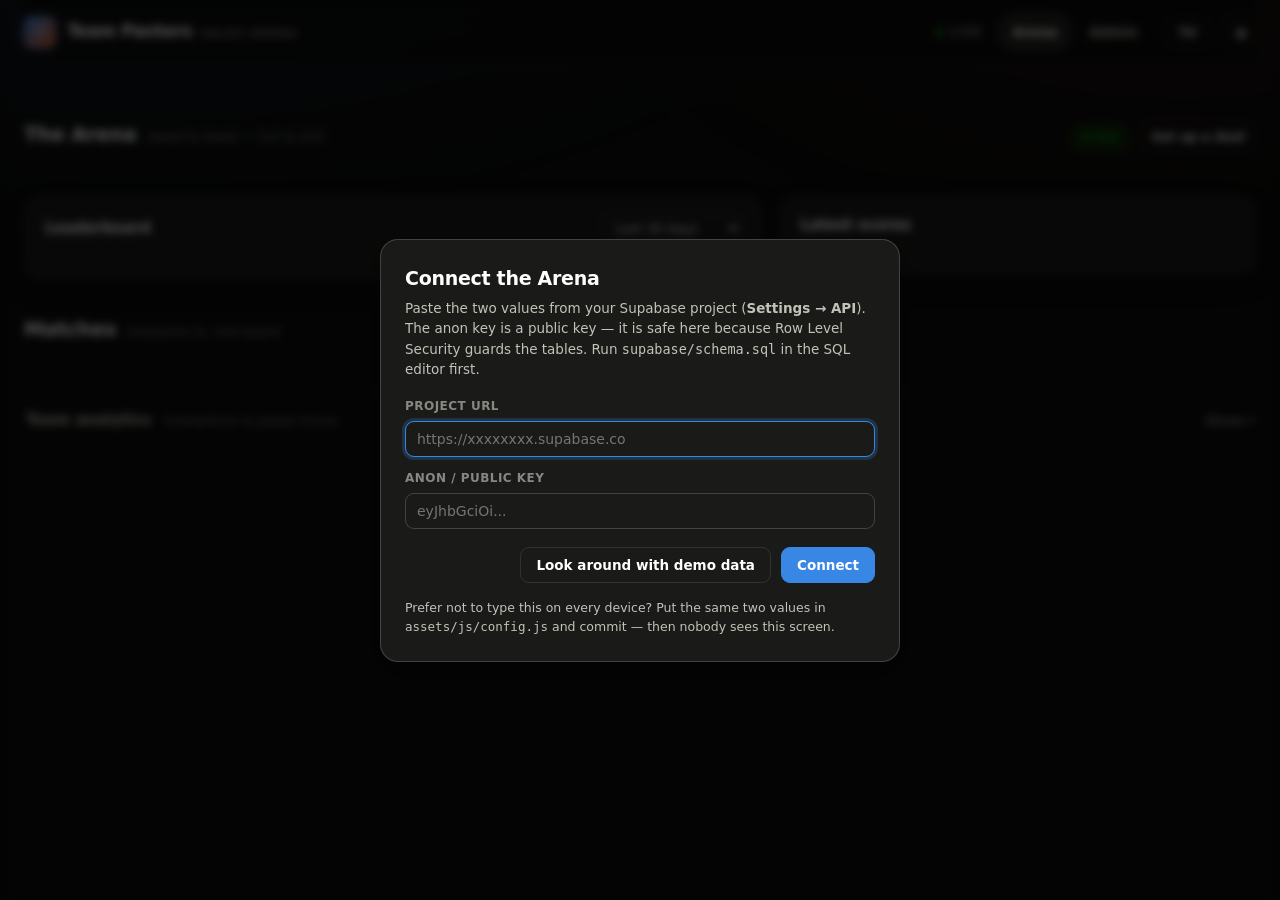
==== commit c7c507d8: "Calm the Arena: fewer sections, less visual noise The board was showing everything at once. Tighten " ====
--- a/index.html
+++ b/index.html
@@ -33,11 +33,11 @@
   <main id="app">
     <div id="banners"></div>
 
-    <!-- headline numbers -->
-    <section class="grid grid-4" id="statRow" style="margin-top:20px"></section>
+    <!-- headline numbers — three, duel-forward -->
+    <section class="grid grid-3" id="statRow" style="margin-top:20px"></section>
 
     <!-- THE MAIN EVENT: live duels, front and centre -->
-    <section style="margin-top:26px">
+    <section style="margin-top:30px">
       <div class="section-title">
         <h2>The Arena</h2>
         <span class="hint">Head to head &mdash; 1v1 &amp; 2v2</span>
@@ -49,27 +49,45 @@
     </section>
 
     <!-- leaderboard | feed -->
-    <div class="grid grid-main" style="margin-top:26px">
+    <div class="grid grid-main" style="margin-top:30px">
+      <section class="card">
+        <div class="card-head">
+          <h2>Leaderboard</h2>
+          <span class="spacer"></span>
+          <select id="lbRange" aria-label="Leaderboard period" style="width:auto;padding:5px 9px;font-size:13px">
+            <option value="7">Last 7 days</option>
+            <option value="30" selected>Last 30 days</option>
+            <option value="90">Last 90 days</option>
+            <option value="365">Last 12 months</option>
+          </select>
+        </div>
+        <div class="card-body">
+          <div id="podium"></div>
+          <div class="lb" id="leaderboard"></div>
+          <div id="lbTable"></div>
+        </div>
+      </section>
 
-      <div class="grid" style="gap:16px">
-        <section class="card">
-          <div class="card-head">
-            <h2>Leaderboard</h2>
-            <span class="spacer"></span>
-            <select id="lbRange" aria-label="Leaderboard period" style="width:auto;padding:5px 9px;font-size:13px">
-              <option value="7">Last 7 days</option>
-              <option value="30" selected>Last 30 days</option>
-              <option value="90">Last 90 days</option>
-              <option value="365">Last 12 months</option>
-            </select>
-          </div>
-          <div class="card-body">
-            <div id="podium"></div>
-            <div class="lb" id="leaderboard"></div>
-            <div id="lbTable"></div>
-          </div>
-        </section>
+      <section class="card">
+        <div class="card-head"><h2>Latest scores</h2></div>
+        <div class="card-body"><div class="feed" id="feed"></div></div>
+      </section>
+    </div>
 
+    <!-- matches -->
+    <div class="section-title" id="matchesTitle">
+      <h2>Matches</h2>
+      <span class="hint">Everyone in, one board</span>
+    </div>
+    <div class="grid grid-fit" id="matches"></div>
+
+    <!-- analytics, tucked away so they don't crowd the board -->
+    <details class="analytics" id="analytics">
+      <summary>
+        <span>Team analytics</span>
+        <span class="hint">momentum &amp; power hours</span>
+      </summary>
+      <div class="analytics-body">
         <section class="card">
           <div class="card-head">
             <h2>Team momentum</h2>
@@ -82,34 +100,16 @@
           </div>
           <div class="card-body"><div id="momentum"></div></div>
         </section>
+
+        <div class="grid grid-heat" style="margin-top:16px">
+          <section class="card">
+            <div class="card-head"><h2>Power hours</h2><span class="hint" style="margin-left:10px">when the floor closes deals</span></div>
+            <div class="card-body" style="padding-top:8px"><div id="powerHours"></div></div>
+          </section>
+          <div class="grid" id="powerStats" style="gap:16px;align-content:start"></div>
+        </div>
       </div>
-
-      <div class="grid" style="gap:16px">
-        <section class="card">
-          <div class="card-head"><h2>Latest scores</h2></div>
-          <div class="card-body"><div class="feed" id="feed"></div></div>
-        </section>
-      </div>
-    </div>
-
-    <!-- matches -->
-    <div class="section-title">
-      <h2>Matches</h2>
-      <span class="hint">Everyone in, one board</span>
-    </div>
-    <div class="grid grid-fit" id="matches"></div>
-
-    <!-- power hours -->
-    <div class="section-title">
-      <h2>Power hours</h2>
-      <span class="hint">When the floor actually closes deals</span>
-    </div>
-    <div class="grid grid-heat">
-      <section class="card">
-        <div class="card-body" style="padding-top:18px"><div id="powerHours"></div></div>
-      </section>
-      <div class="grid" id="powerStats" style="gap:16px;align-content:start"></div>
-    </div>
+    </details>
   </main>
 </div>
 
--- a/assets/css/app.css
+++ b/assets/css/app.css
@@ -109,8 +109,8 @@
   pointer-events: none;
   z-index: 0;
   background:
-    radial-gradient(1100px 520px at 12% -12%, color-mix(in srgb, var(--accent) 16%, transparent), transparent 70%),
-    radial-gradient(900px 460px at 92% -4%, color-mix(in srgb, var(--accent-warm) 12%, transparent), transparent 70%);
+    radial-gradient(1100px 520px at 12% -14%, color-mix(in srgb, var(--accent) 9%, transparent), transparent 68%),
+    radial-gradient(900px 460px at 92% -6%, color-mix(in srgb, var(--accent-warm) 6%, transparent), transparent 68%);
 }
 
 h1, h2, h3, h4 { margin: 0; font-weight: 650; letter-spacing: -0.015em; }
@@ -329,6 +329,24 @@
 .section-title .hint { font-size: 13px; color: var(--text-muted); }
 .section-title .spacer { flex: 1; }
 
+/* Collapsible analytics — kept off the main board so it doesn't crowd. */
+.analytics { margin-top: 34px; border-top: 1px solid var(--border); }
+.analytics > summary {
+  list-style: none; cursor: pointer;
+  display: flex; align-items: baseline; gap: 12px;
+  padding: 16px 2px;
+  font-size: 15px; font-weight: 650; color: var(--text-secondary);
+}
+.analytics > summary::-webkit-details-marker { display: none; }
+.analytics > summary::after {
+  content: "Show ▾"; margin-left: auto;
+  font-size: 12.5px; font-weight: 600; color: var(--text-muted);
+}
+.analytics[open] > summary::after { content: "Hide ▴"; }
+.analytics > summary:hover { color: var(--text-primary); }
+.analytics > summary .hint { font-size: 13px; font-weight: 500; color: var(--text-muted); }
+.analytics-body { padding: 6px 0 8px; display: grid; gap: 16px; }
+
 .grid { display: grid; gap: 16px; }
 .grid-2 { grid-template-columns: repeat(2, minmax(0,1fr)); }
 .grid-fit { grid-template-columns: repeat(auto-fit, minmax(340px, 1fr)); }
@@ -467,7 +485,7 @@
 
 .lb-row {
   display: grid;
-  grid-template-columns: 26px minmax(110px, 200px) minmax(0, 1fr) 72px 76px;
+  grid-template-columns: 26px minmax(120px, 240px) minmax(0, 1fr) 78px;
   align-items: center;
   gap: 12px;
   padding: 10px 6px;
@@ -510,8 +528,7 @@
 .lb-spark { height: 26px; }
 
 @media (max-width: 720px) {
-  .lb-row { grid-template-columns: 22px minmax(90px, 1fr) minmax(0, 1.1fr) 58px; gap: 9px; }
-  .lb-spark { display: none; }
+  .lb-row { grid-template-columns: 22px minmax(90px, 1fr) minmax(0, 1.1fr) 62px; gap: 9px; }
 }
 
 /* ===========================================================
